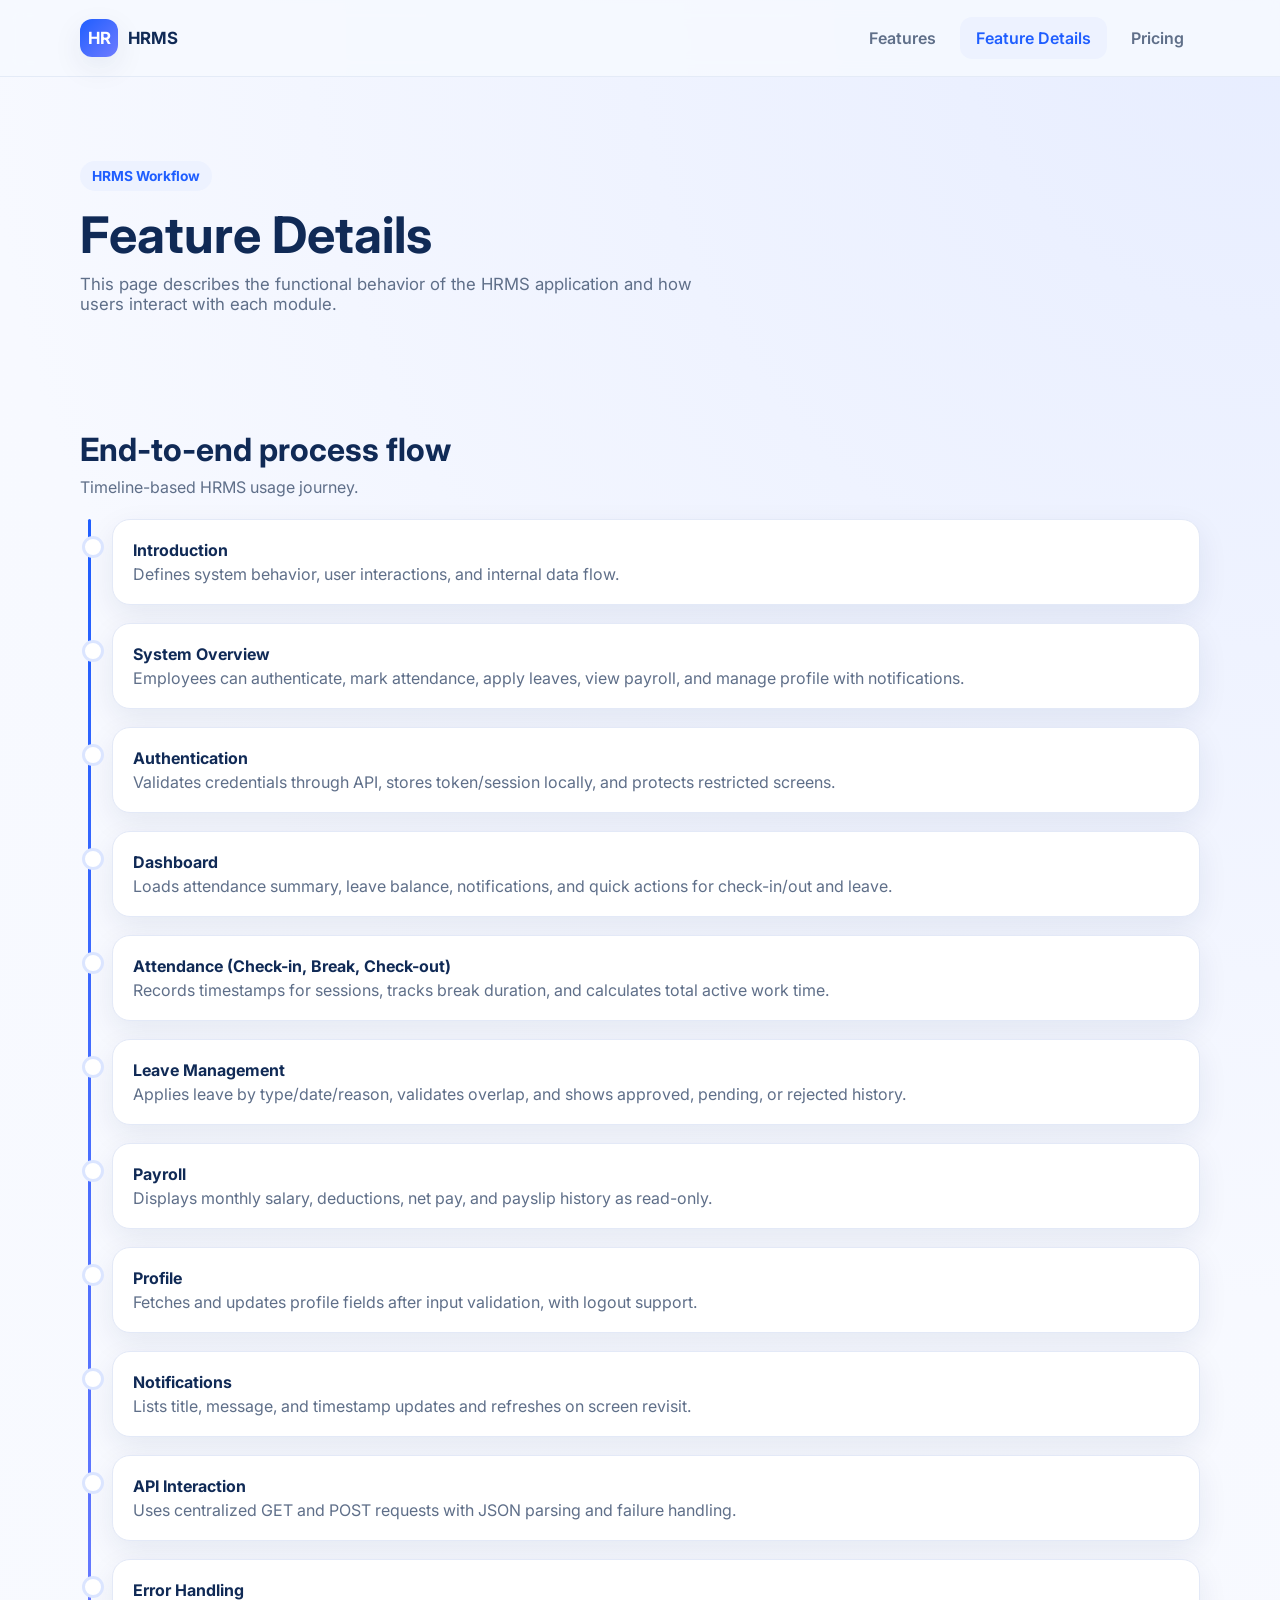
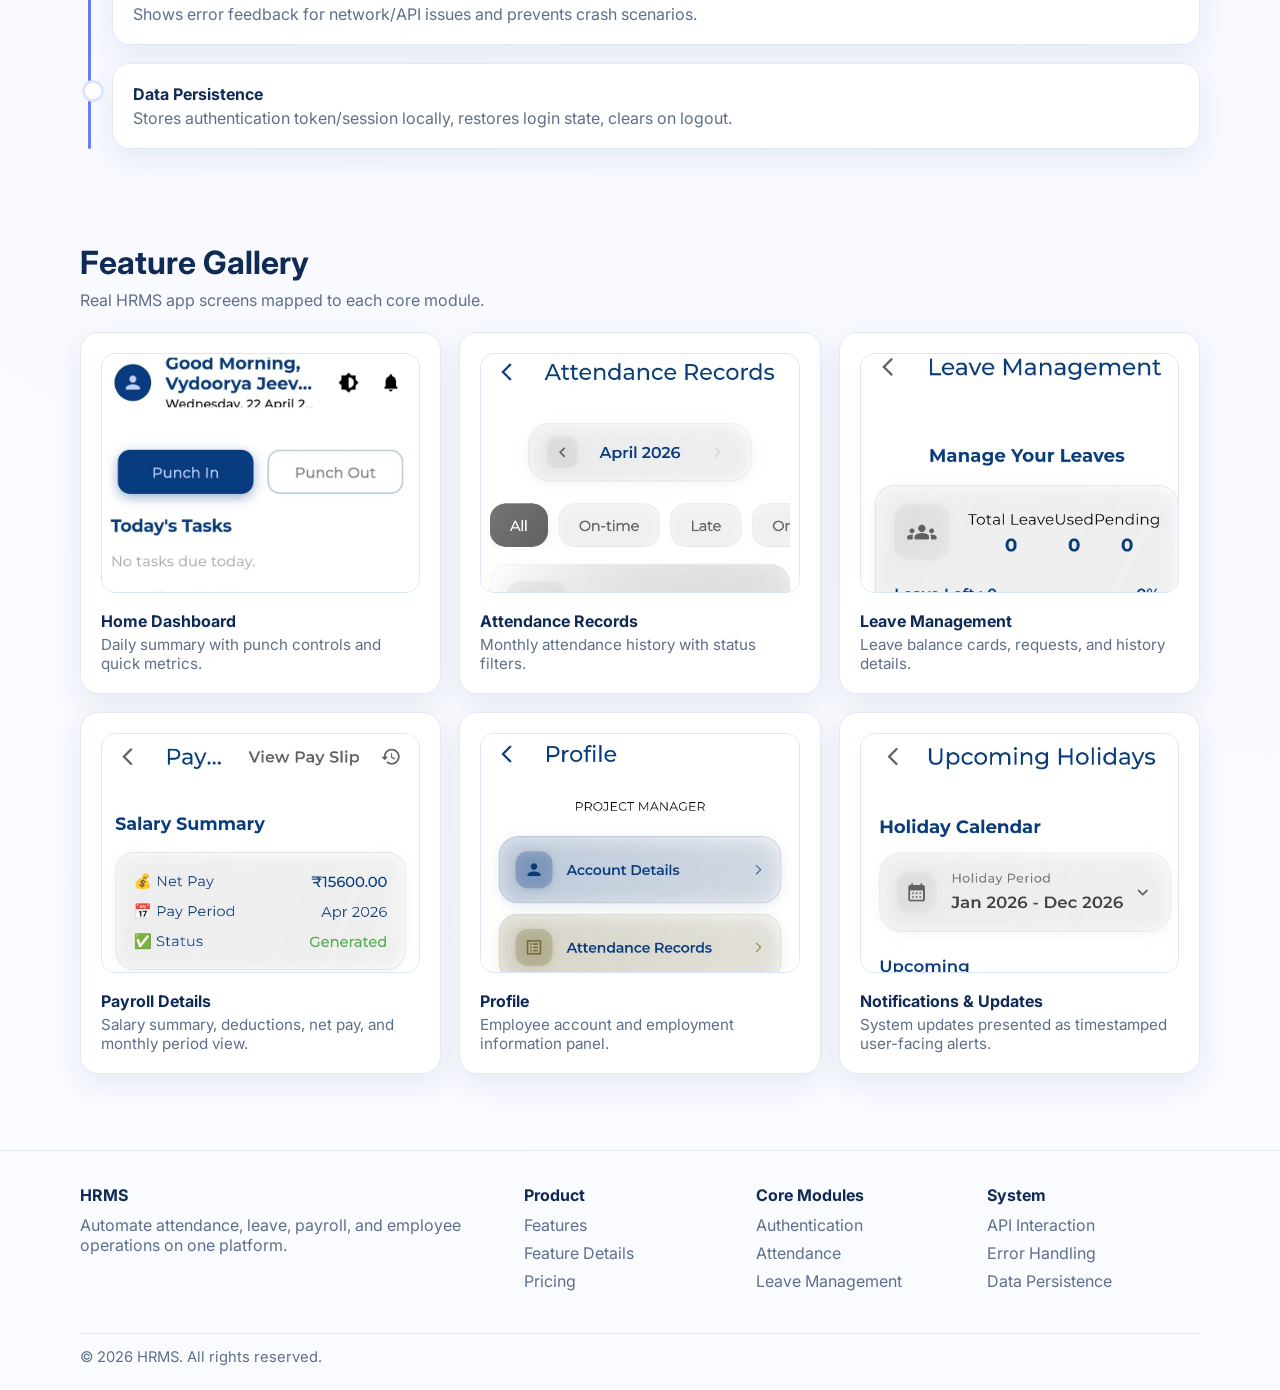
==== feature-details.html @ 9ee07897 "Initial commit" ====
<!doctype html>
<html lang="en">
  <head>
    <meta charset="UTF-8" />
    <meta name="viewport" content="width=device-width, initial-scale=1.0" />
    <title>HRMS - Feature Details</title>
    <link rel="preconnect" href="https://fonts.googleapis.com" />
    <link rel="preconnect" href="https://fonts.gstatic.com" crossorigin />
    <link
      href="https://fonts.googleapis.com/css2?family=Inter:wght@400;500;600;700;800&display=swap"
      rel="stylesheet"
    />
    <link rel="stylesheet" href="styles.css" />
  </head>
  <body>
    <header class="site-header">
      <div class="container navbar">
        <a class="brand" href="index.html">
          <span class="brand-badge">HR</span>
          HRMS
        </a>
        <nav class="nav-links">
          <a href="index.html">Features</a>
          <a class="active" href="feature-details.html">Feature Details</a>
          <a href="pricing.html">Pricing</a>
        </nav>
      </div>
    </header>

    <main>
      <section class="hero">
        <div class="container">
          <span class="pill">HRMS Workflow</span>
          <h1>Feature Details</h1>
          <p class="lead">
            This page describes the functional behavior of the HRMS application and how users
            interact with each module.
          </p>
        </div>
      </section>

      <section>
        <div class="container">
          <div class="section-head">
            <h2 class="section-title">End-to-end process flow</h2>
            <p class="section-subtitle">Timeline-based HRMS usage journey.</p>
          </div>
          <div class="timeline">
            <article class="card step">
              <strong>Introduction</strong>
              <p>Defines system behavior, user interactions, and internal data flow.</p>
            </article>
            <article class="card step">
              <strong>System Overview</strong>
              <p>
                Employees can authenticate, mark attendance, apply leaves, view payroll, and manage
                profile with notifications.
              </p>
            </article>
            <article class="card step">
              <strong>Authentication</strong>
              <p>
                Validates credentials through API, stores token/session locally, and protects
                restricted screens.
              </p>
            </article>
            <article class="card step">
              <strong>Dashboard</strong>
              <p>
                Loads attendance summary, leave balance, notifications, and quick actions for
                check-in/out and leave.
              </p>
            </article>
            <article class="card step">
              <strong>Attendance (Check-in, Break, Check-out)</strong>
              <p>
                Records timestamps for sessions, tracks break duration, and calculates total active
                work time.
              </p>
            </article>
            <article class="card step">
              <strong>Leave Management</strong>
              <p>
                Applies leave by type/date/reason, validates overlap, and shows approved, pending,
                or rejected history.
              </p>
            </article>
            <article class="card step">
              <strong>Payroll</strong>
              <p>Displays monthly salary, deductions, net pay, and payslip history as read-only.</p>
            </article>
            <article class="card step">
              <strong>Profile</strong>
              <p>Fetches and updates profile fields after input validation, with logout support.</p>
            </article>
            <article class="card step">
              <strong>Notifications</strong>
              <p>Lists title, message, and timestamp updates and refreshes on screen revisit.</p>
            </article>
            <article class="card step">
              <strong>API Interaction</strong>
              <p>Uses centralized GET and POST requests with JSON parsing and failure handling.</p>
            </article>
            <article class="card step">
              <strong>Error Handling</strong>
              <p>Shows error feedback for network/API issues and prevents crash scenarios.</p>
            </article>
            <article class="card step">
              <strong>Data Persistence</strong>
              <p>Stores authentication token/session locally, restores login state, clears on logout.</p>
            </article>
          </div>
        </div>
      </section>

      <section>
        <div class="container">
          <div class="section-head">
            <h2 class="section-title">Feature Gallery</h2>
            <p class="section-subtitle">
              Real HRMS app screens mapped to each core module.
            </p>
          </div>
          <div class="screenshots-grid">
            <article class="card shot">
              <img
                class="shot-image"
                src="images/dashboard.jpeg"
                alt="HRMS home dashboard "
                loading="lazy"
              />
              <h4>Home Dashboard</h4>
              <p>Daily summary with punch controls and quick metrics.</p>
            </article>
            <article class="card shot">
              <img
                class="shot-image"
                src="images/attendence.jpeg"
                alt="Attendance records"
                loading="lazy"
              />
              <h4>Attendance Records</h4>
              <p>Monthly attendance history with status filters.</p>
            </article>
            <article class="card shot">
              <img
                class="shot-image"
                src="images/leave.jpeg"
                alt="Leave management "
                loading="lazy"
              />
              <h4>Leave Management</h4>
              <p>Leave balance cards, requests, and history details.</p>
            </article>
            <article class="card shot">
              <img
                class="shot-image"
                src="images/payroll.jpeg"
                alt="Payroll summary"
                loading="lazy"
              />
              <h4>Payroll Details</h4>
              <p>Salary summary, deductions, net pay, and monthly period view.</p>
            </article>
            <article class="card shot">
              <img
                class="shot-image"
                src="images/profile.jpeg"
                alt="Profile page"
                loading="lazy"
              />
              <h4>Profile</h4>
              <p>Employee account and employment information panel.</p>
            </article>
            <article class="card shot">
              <img
                class="shot-image"
                src="images/holiday.jpeg"
                alt="Upcoming holidays"
                loading="lazy"
              />
              <h4>Notifications & Updates</h4>
              <p>System updates presented as timestamped user-facing alerts.</p>
            </article>
          </div>
        </div>
      </section>
    </main>

    <footer class="site-footer">
      <div class="container footer-grid">
        <div>
          <h4>HRMS</h4>
          <p>Automate attendance, leave, payroll, and employee operations on one platform.</p>
        </div>
        <div>
          <h4>Product</h4>
          <a href="index.html">Features</a>
          <a href="feature-details.html">Feature Details</a>
          <a href="pricing.html">Pricing</a>
        </div>
        <div>
          <h4>Core Modules</h4>
          <a href="feature-details.html">Authentication</a>
          <a href="feature-details.html">Attendance</a>
          <a href="feature-details.html">Leave Management</a>
        </div>
        <div>
          <h4>System</h4>
          <a href="feature-details.html">API Interaction</a>
          <a href="feature-details.html">Error Handling</a>
          <a href="feature-details.html">Data Persistence</a>
        </div>
      </div>
      <div class="container copyright">© 2026 HRMS. All rights reserved.</div>
    </footer>

    <div class="image-modal" id="imageModal" aria-hidden="true">
      <button class="image-modal-close" id="imageModalClose" aria-label="Close image popup">
        ×
      </button>
      <img id="imageModalContent" alt="Full-size image preview" />
    </div>

    <script>
      const modal = document.getElementById("imageModal");
      const modalImg = document.getElementById("imageModalContent");
      const closeBtn = document.getElementById("imageModalClose");
      const galleryImages = document.querySelectorAll(".shot-image");

      const closeModal = () => {
        modal.classList.remove("open");
        modal.setAttribute("aria-hidden", "true");
        document.body.style.overflow = "";
      };

      galleryImages.forEach((image) => {
        image.addEventListener("click", () => {
          modalImg.src = image.src;
          modalImg.alt = image.alt;
          modal.classList.add("open");
          modal.setAttribute("aria-hidden", "false");
          document.body.style.overflow = "hidden";
        });
      });

      closeBtn.addEventListener("click", closeModal);
      modal.addEventListener("click", (event) => {
        if (event.target === modal) closeModal();
      });
      document.addEventListener("keydown", (event) => {
        if (event.key === "Escape" && modal.classList.contains("open")) closeModal();
      });
    </script>
  </body>
</html>
---- styles.css ----
:root {
  --bg: #f6f9ff;
  --surface: #ffffff;
  --text: #102a56;
  --muted: #5f6f89;
  --primary: #1f5eff;
  --primary-dark: #143fb0;
  --accent: #6f7cff;
  --success: #1fa971;
  --border: #e3e9f7;
  --shadow: 0 10px 30px rgba(15, 40, 95, 0.08);
  --radius: 18px;
}

* {
  box-sizing: border-box;
}

html,
body {
  margin: 0;
  padding: 0;
  font-family: "Inter", "Segoe UI", Arial, sans-serif;
  color: var(--text);
  background: radial-gradient(circle at top right, #e7edff 0, #f7f9ff 40%, #f9fbff 100%);
}

a {
  color: inherit;
  text-decoration: none;
}

.container {
  width: min(1120px, 92%);
  margin: 0 auto;
}

.site-header {
  position: sticky;
  top: 0;
  z-index: 100;
  backdrop-filter: blur(10px);
  background: rgba(246, 249, 255, 0.85);
  border-bottom: 1px solid rgba(227, 233, 247, 0.9);
}

.navbar {
  display: flex;
  align-items: center;
  justify-content: space-between;
  min-height: 76px;
}

.brand {
  display: flex;
  align-items: center;
  gap: 10px;
  font-size: 1.05rem;
  font-weight: 700;
}

.brand-badge {
  width: 38px;
  height: 38px;
  display: grid;
  place-items: center;
  border-radius: 12px;
  color: #fff;
  background: linear-gradient(135deg, var(--primary), var(--accent));
  box-shadow: var(--shadow);
}

.nav-links {
  display: flex;
  align-items: center;
  gap: 8px;
}

.nav-links a {
  padding: 11px 16px;
  border-radius: 12px;
  font-weight: 600;
  color: var(--muted);
  transition: 0.25s ease;
}

.nav-links a:hover,
.nav-links a.active {
  color: var(--primary);
  background: #edf2ff;
}

.btn {
  display: inline-block;
  border: none;
  border-radius: 12px;
  padding: 13px 20px;
  font-weight: 700;
  cursor: pointer;
  transition: transform 0.25s ease, box-shadow 0.25s ease, background 0.25s ease;
}

.btn-primary {
  color: #fff;
  background: linear-gradient(135deg, var(--primary), var(--accent));
  box-shadow: 0 8px 20px rgba(31, 94, 255, 0.28);
}

.btn-secondary {
  background: #edf2ff;
  color: var(--primary);
}

.btn:hover {
  transform: translateY(-2px);
}

.hero {
  padding: 84px 0 54px;
}

.hero-grid {
  display: grid;
  grid-template-columns: 1.2fr 1fr;
  gap: 34px;
  align-items: center;
}

.pill {
  display: inline-flex;
  align-items: center;
  gap: 8px;
  padding: 7px 12px;
  font-size: 0.86rem;
  border-radius: 999px;
  background: #edf2ff;
  color: var(--primary);
  font-weight: 700;
}

h1 {
  margin: 16px 0 12px;
  font-size: clamp(2rem, 5vw, 3.15rem);
  line-height: 1.1;
}

.lead {
  margin: 0 0 24px;
  color: var(--muted);
  font-size: 1.05rem;
  max-width: 620px;
}

.hero-card {
  background: var(--surface);
  border: 1px solid var(--border);
  border-radius: 22px;
  padding: 22px;
  box-shadow: var(--shadow);
}

.metric-grid {
  display: grid;
  grid-template-columns: repeat(2, 1fr);
  gap: 14px;
}

.metric {
  background: #f7faff;
  border: 1px solid #e6edff;
  border-radius: 14px;
  padding: 14px;
}

.metric h3 {
  margin: 0;
  font-size: 1.6rem;
}

.metric p {
  margin: 6px 0 0;
  color: var(--muted);
}

section {
  padding: 38px 0;
}

.section-head {
  margin-bottom: 22px;
}

.section-title {
  margin: 0 0 8px;
  font-size: clamp(1.4rem, 3.2vw, 2rem);
}

.section-subtitle {
  margin: 0;
  color: var(--muted);
}

.feature-grid {
  display: grid;
  grid-template-columns: repeat(3, minmax(0, 1fr));
  gap: 18px;
}

.card {
  background: var(--surface);
  border-radius: var(--radius);
  border: 1px solid var(--border);
  box-shadow: var(--shadow);
  padding: 20px;
  transition: transform 0.3s ease, box-shadow 0.3s ease;
}

.card:hover {
  transform: translateY(-5px);
  box-shadow: 0 18px 32px rgba(15, 40, 95, 0.12);
}

.icon {
  width: 50px;
  height: 50px;
  border-radius: 14px;
  display: grid;
  place-items: center;
  background: linear-gradient(145deg, #edf2ff, #e6f9ff);
  color: var(--primary);
  font-size: 1.3rem;
}

.card h3 {
  margin: 16px 0 8px;
}

.card p {
  margin: 0;
  color: var(--muted);
}

.timeline {
  position: relative;
  margin-left: 8px;
  padding-left: 24px;
}

.timeline::before {
  content: "";
  position: absolute;
  top: 0;
  bottom: 0;
  left: 0;
  width: 3px;
  background: linear-gradient(var(--primary), var(--accent));
  border-radius: 999px;
}

.step {
  position: relative;
  margin-bottom: 18px;
}

.step::before {
  content: "";
  position: absolute;
  left: -31px;
  top: 16px;
  width: 16px;
  height: 16px;
  border: 3px solid #dbe5ff;
  border-radius: 999px;
  background: #fff;
}

.step strong {
  display: block;
  margin-bottom: 4px;
}

.screenshots-grid {
  display: grid;
  grid-template-columns: repeat(3, minmax(0, 1fr));
  gap: 18px;
}

.shot {
  overflow: hidden;
}

.shot-preview {
  height: 170px;
  border-radius: 14px;
  background: linear-gradient(125deg, #d9e5ff, #eef4ff 60%, #d8fff2);
  display: grid;
  place-items: center;
  color: #2f4d8a;
  font-weight: 700;
  border: 1px dashed #bfcdf3;
}

.shot-image {
  width: 100%;
  height: 240px;
  object-fit: cover;
  object-position: top center;
  border-radius: 14px;
  border: 1px solid #dbe5ff;
  background: #f5f8ff;
  transition: transform 0.35s ease;
  cursor: zoom-in;
}

.shot:hover .shot-image {
  transform: scale(1.02);
}

.image-modal {
  position: fixed;
  inset: 0;
  z-index: 9999;
  display: none;
  align-items: center;
  justify-content: center;
  padding: 24px;
  background: rgba(9, 19, 42, 0.88);
}

.image-modal.open {
  display: flex;
}

.image-modal img {
  max-width: min(1100px, 95vw);
  max-height: 88vh;
  border-radius: 16px;
  box-shadow: 0 24px 50px rgba(0, 0, 0, 0.45);
  border: 1px solid rgba(255, 255, 255, 0.2);
}

.image-modal-close {
  position: absolute;
  top: 18px;
  right: 18px;
  width: 42px;
  height: 42px;
  border: none;
  border-radius: 999px;
  font-size: 1.8rem;
  line-height: 1;
  cursor: pointer;
  color: #fff;
  background: rgba(255, 255, 255, 0.18);
}

.image-modal-close:hover {
  background: rgba(255, 255, 255, 0.28);
}

.shot h4 {
  margin: 14px 0 4px;
}

.shot p {
  margin: 0;
  color: var(--muted);
  font-size: 0.95rem;
}

.pricing-grid {
  display: grid;
  grid-template-columns: repeat(3, minmax(0, 1fr));
  gap: 20px;
}

.pricing-card {
  padding: 24px;
}

.pricing-card .price {
  margin: 14px 0;
  font-size: 2rem;
  font-weight: 800;
}

.pricing-card ul {
  list-style: none;
  margin: 0 0 18px;
  padding: 0;
  color: var(--muted);
}

.pricing-card li {
  margin: 0 0 10px;
}

.pricing-featured {
  border: 2px solid #8aa7ff;
  transform: translateY(-6px);
  background: linear-gradient(180deg, #f9fbff 0%, #f1f5ff 100%);
}

.pricing-badge {
  display: inline-block;
  font-size: 0.8rem;
  color: #fff;
  background: linear-gradient(135deg, var(--primary), var(--accent));
  padding: 6px 10px;
  border-radius: 999px;
  font-weight: 700;
}

.site-footer {
  margin-top: 38px;
  border-top: 1px solid var(--border);
  background: #f9fbff;
}

.footer-grid {
  display: grid;
  grid-template-columns: 2fr 1fr 1fr 1fr;
  gap: 18px;
  padding: 34px 0;
}

.footer-grid h4 {
  margin: 0 0 10px;
}

.footer-grid p,
.footer-grid a {
  color: var(--muted);
  margin: 0 0 8px;
  display: block;
}

.copyright {
  border-top: 1px solid var(--border);
  color: var(--muted);
  font-size: 0.92rem;
  padding: 14px 0 24px;
}

@media (max-width: 980px) {
  .hero-grid,
  .feature-grid,
  .screenshots-grid,
  .pricing-grid,
  .footer-grid {
    grid-template-columns: 1fr 1fr;
  }
}

@media (max-width: 760px) {
  .navbar {
    flex-wrap: wrap;
    gap: 12px;
    padding: 12px 0;
  }

  .nav-links {
    width: 100%;
    justify-content: space-between;
  }

  .hero-grid,
  .feature-grid,
  .screenshots-grid,
  .pricing-grid,
  .footer-grid,
  .metric-grid {
    grid-template-columns: 1fr;
  }

  .hero {
    padding-top: 60px;
  }
}
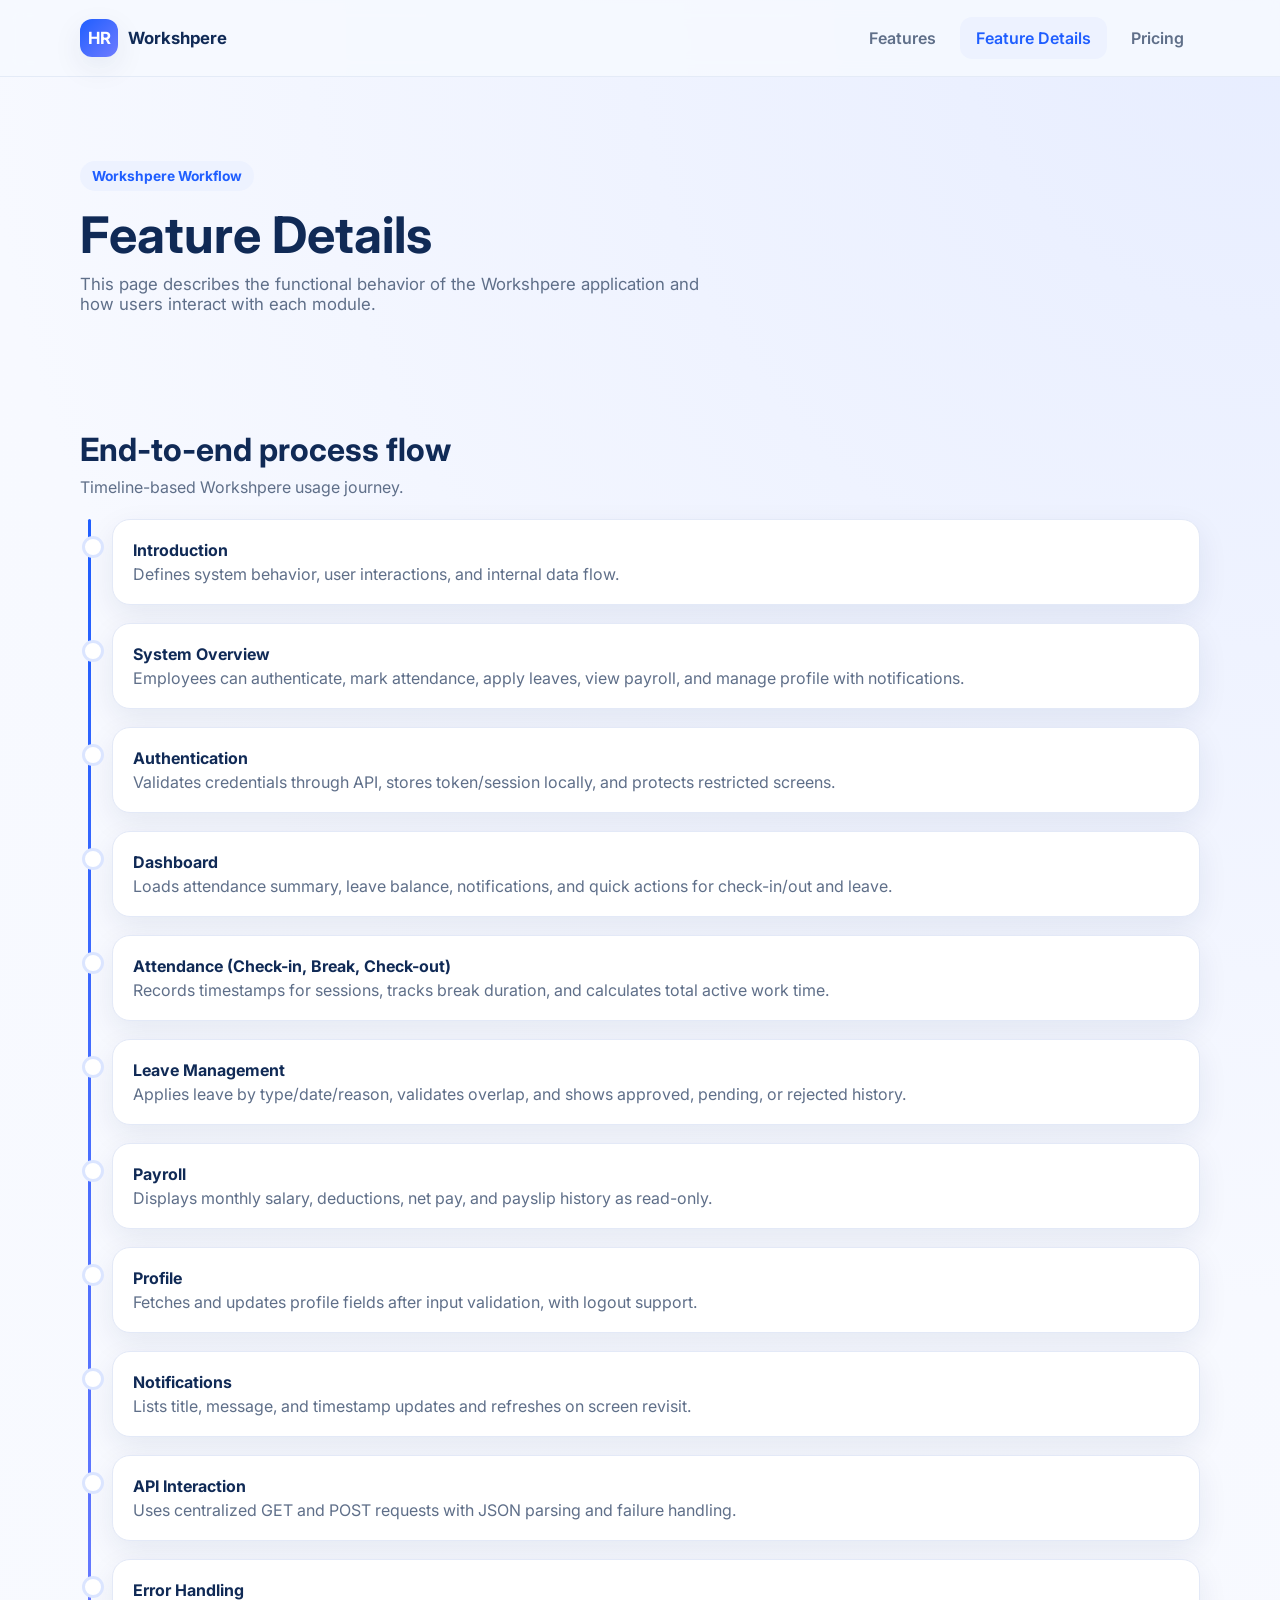
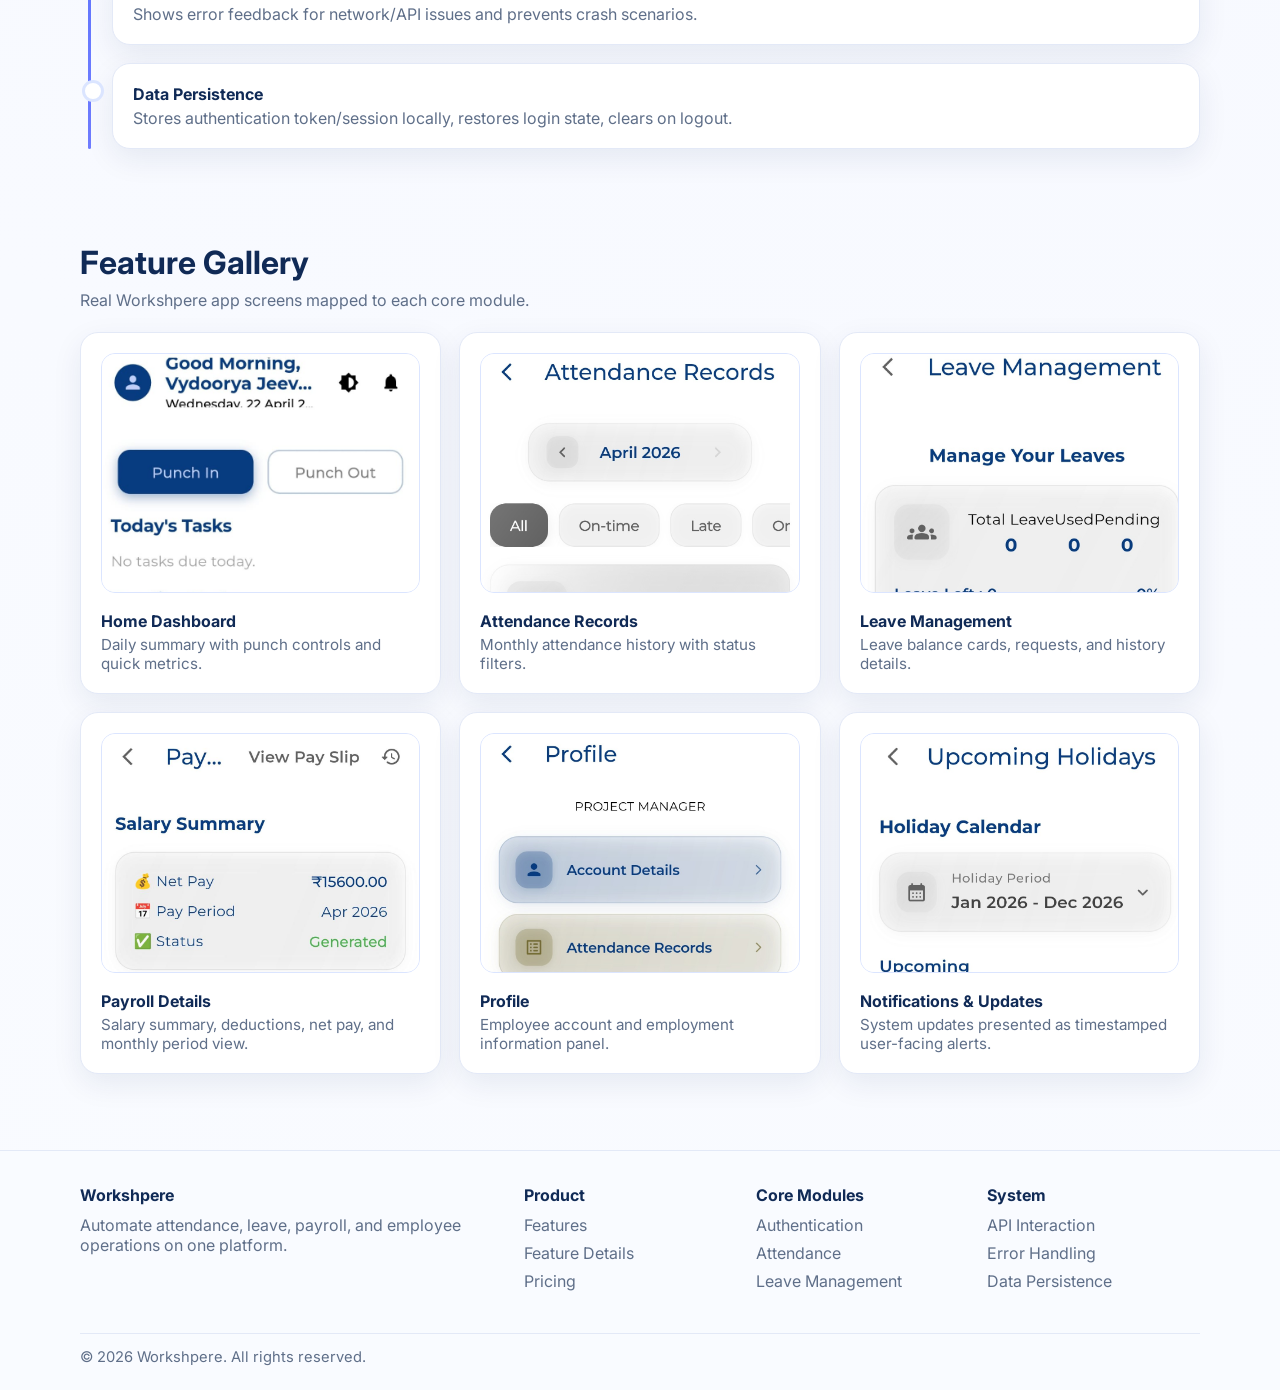
==== commit 96c46824: "Initial commit" ====
--- a/feature-details.html
+++ b/feature-details.html
@@ -3,7 +3,7 @@
   <head>
     <meta charset="UTF-8" />
     <meta name="viewport" content="width=device-width, initial-scale=1.0" />
-    <title>HRMS - Feature Details</title>
+    <title>Workshpere - Feature Details</title>
     <link rel="preconnect" href="https://fonts.googleapis.com" />
     <link rel="preconnect" href="https://fonts.gstatic.com" crossorigin />
     <link
@@ -17,7 +17,7 @@
       <div class="container navbar">
         <a class="brand" href="index.html">
           <span class="brand-badge">HR</span>
-          HRMS
+          Workshpere
         </a>
         <nav class="nav-links">
           <a href="index.html">Features</a>
@@ -30,10 +30,10 @@
     <main>
       <section class="hero">
         <div class="container">
-          <span class="pill">HRMS Workflow</span>
+          <span class="pill">Workshpere Workflow</span>
           <h1>Feature Details</h1>
           <p class="lead">
-            This page describes the functional behavior of the HRMS application and how users
+            This page describes the functional behavior of the Workshpere application and how users
             interact with each module.
           </p>
         </div>
@@ -43,7 +43,7 @@
         <div class="container">
           <div class="section-head">
             <h2 class="section-title">End-to-end process flow</h2>
-            <p class="section-subtitle">Timeline-based HRMS usage journey.</p>
+            <p class="section-subtitle">Timeline-based Workshpere usage journey.</p>
           </div>
           <div class="timeline">
             <article class="card step">
@@ -118,7 +118,7 @@
           <div class="section-head">
             <h2 class="section-title">Feature Gallery</h2>
             <p class="section-subtitle">
-              Real HRMS app screens mapped to each core module.
+              Real Workshpere app screens mapped to each core module.
             </p>
           </div>
           <div class="screenshots-grid">
@@ -126,7 +126,7 @@
               <img
                 class="shot-image"
                 src="images/dashboard.jpeg"
-                alt="HRMS home dashboard "
+                alt="Workshpere home dashboard "
                 loading="lazy"
               />
               <h4>Home Dashboard</h4>
@@ -190,7 +190,7 @@
     <footer class="site-footer">
       <div class="container footer-grid">
         <div>
-          <h4>HRMS</h4>
+          <h4>Workshpere</h4>
           <p>Automate attendance, leave, payroll, and employee operations on one platform.</p>
         </div>
         <div>
@@ -212,7 +212,7 @@
           <a href="feature-details.html">Data Persistence</a>
         </div>
       </div>
-      <div class="container copyright">© 2026 HRMS. All rights reserved.</div>
+      <div class="container copyright">© 2026 Workshpere. All rights reserved.</div>
     </footer>
 
     <div class="image-modal" id="imageModal" aria-hidden="true">
